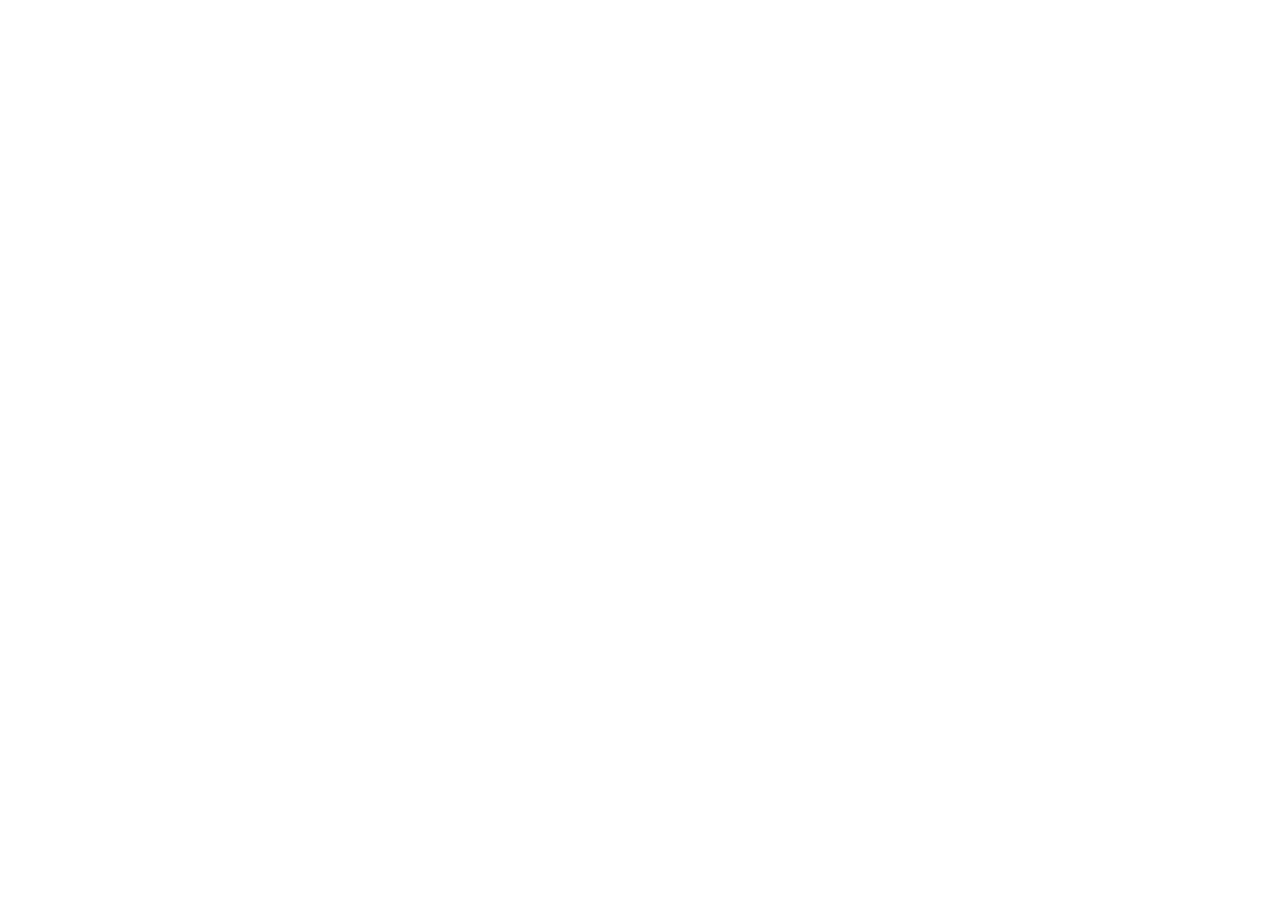
==== notebooks.html @ 1247859b "bootstrap added" ====
<!DOCTYPE html>
<html lang="en">
<head>
    <meta charset="UTF-8">
    <meta name="viewport" content="width=device-width, initial-scale=1.0">
    <title>Q4-SW1</title>
<style>
        body { font-family: Arial; text-align: center; }
        input { width: 200px; margin: 10px; }
        button { margin: 5px; }
        
    </style>
    <link rel="stylesheet" type = "text/css" href="styles.css">
    <link href="https://cdn.jsdelivr.net/npm/bootstrap@5.3.3/dist/css/bootstrap.min.css" rel="stylesheet" />

    <!-- BOOTSTRAP-CSS -->
    <link href="https://cdn.jsdelivr.net/npm/bootstrap@5.3.8/dist/css/bootstrap.min.css" rel="stylesheet" integrity="sha384-sRIl4kxILFvY47J16cr9ZwB07vP4J8+LH7qKQnuqkuIAvNWLzeN8tE5YBujZqJLB" crossorigin="anonymous">
    
    <!-- BOOTSTRAP-JS -->
    <script src="https://cdn.jsdelivr.net/npm/bootstrap@5.3.8/dist/js/bootstrap.bundle.min.js" integrity="sha384-FKyoEForCGlyvwx9Hj09JcYn3nv7wiPVlz7YYwJrWVcXK/BmnVDxM+D2scQbITxI" crossorigin="anonymous"></script>
</head>
<body>
<div>
    <nav>

    </nav>

    <div class="nav">

    </div>
    
    <div class="vns">
    
    </div>

    <div class="vn-indiv">
        
    </div>

</div>
---- styles.css ----
body {
    background-image: url('Wod.png');
    background-size: cover;
    background-repeat: no-repeat;
    background-attachment: fixed;
}

.container {
    max-width: 400px;
    margin: 50px auto;
    padding: 30px;
    background-color: rgba(255, 255, 255, 0.9);
    border-radius: 10px;
    box-shadow: 0 4px 8px rgba(0, 0, 0, 0.2);
    border: 2px solid #ffc107;
}
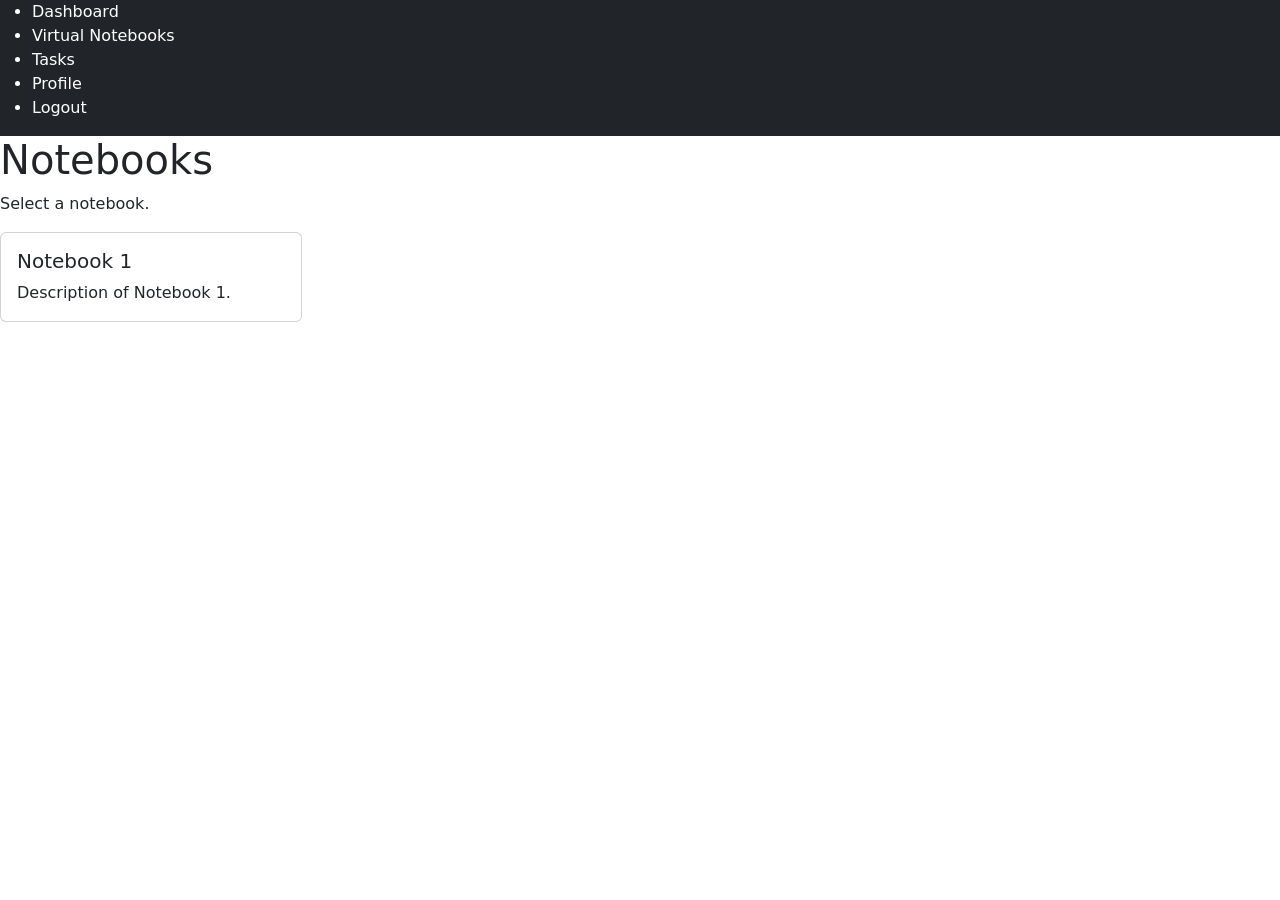
==== commit d92df281: "notebooks and styles change" ====
--- a/notebooks.html
+++ b/notebooks.html
@@ -1,6 +1,7 @@
-<!DOCTYPE html>
+﻿<!DOCTYPE html>
 <html lang="en">
-<head>
+<hea
+ 
     <meta charset="UTF-8">
     <meta name="viewport" content="width=device-width, initial-scale=1.0">
     <title>Q4-SW1</title>
@@ -20,21 +21,54 @@
     <script src="https://cdn.jsdelivr.net/npm/bootstrap@5.3.8/dist/js/bootstrap.bundle.min.js" integrity="sha384-FKyoEForCGlyvwx9Hj09JcYn3nv7wiPVlz7YYwJrWVcXK/BmnVDxM+D2scQbITxI" crossorigin="anonymous"></script>
 </head>
 <body>
+<!-- // 1ST COLUMN -->
 <div>
-    <nav>
+    <!-- //NAVIGATION -->
+<div class="nav bg-dark text-white">
+    
+    <!-- //LOGO -->
+    <img src="">
+    <!-- //menu-complete the list -->
+    <ul>
+        <li>Dashboard</li><a href="#"></a>
+        <li>Virtual Notebooks</li><a href="#"></a>
+        <li>Tasks</li><a href="#"></a>
+        <li>Profile</li><a href="#"></a>
+        <li>Logout</li><a href="#"></a>
+    </ul>
+</div>
+<!-- // 2ND COLUMN -->
+<div class="vns">
+    <h1>Notebooks</h1>
+    <p>Select a notebook.</p>
+</div>
 
-    </nav>
-
-    <div class="nav">
-
+    <div class="row gap-3">
+        <div class="col-3">
+            <div class="card">
+                <div class="card-body">
+                    <h5 class="card-title">Notebook 1</h5>
+                    <p class="card-text">Description of Notebook 1.</p>
+                </div>
+            </div>
+        </div>
     </div>
     
-    <div class="vns">
-    
-    </div>
 
-    <div class="vn-indiv">
-        
-    </div>
 
-</div>+
+
+
+
+
+<script src="main.js"></script>
+
+</body>
+</html>
+
+
+
+<script src="main.js"></script>
+
+</body>
+</html>
--- a/styles.css
+++ b/styles.css
@@ -3,14 +3,12 @@
     background-size: cover;
     background-repeat: no-repeat;
     background-attachment: fixed;
+    min-height: 100vh;
 }
 
-.container {
-    max-width: 400px;
-    margin: 50px auto;
-    padding: 30px;
-    background-color: rgba(255, 255, 255, 0.9);
-    border-radius: 10px;
-    box-shadow: 0 4px 8px rgba(0, 0, 0, 0.2);
-    border: 2px solid #ffc107;
+nav {
+    display: flex;
+    flex-direction: column;
 }
+
+
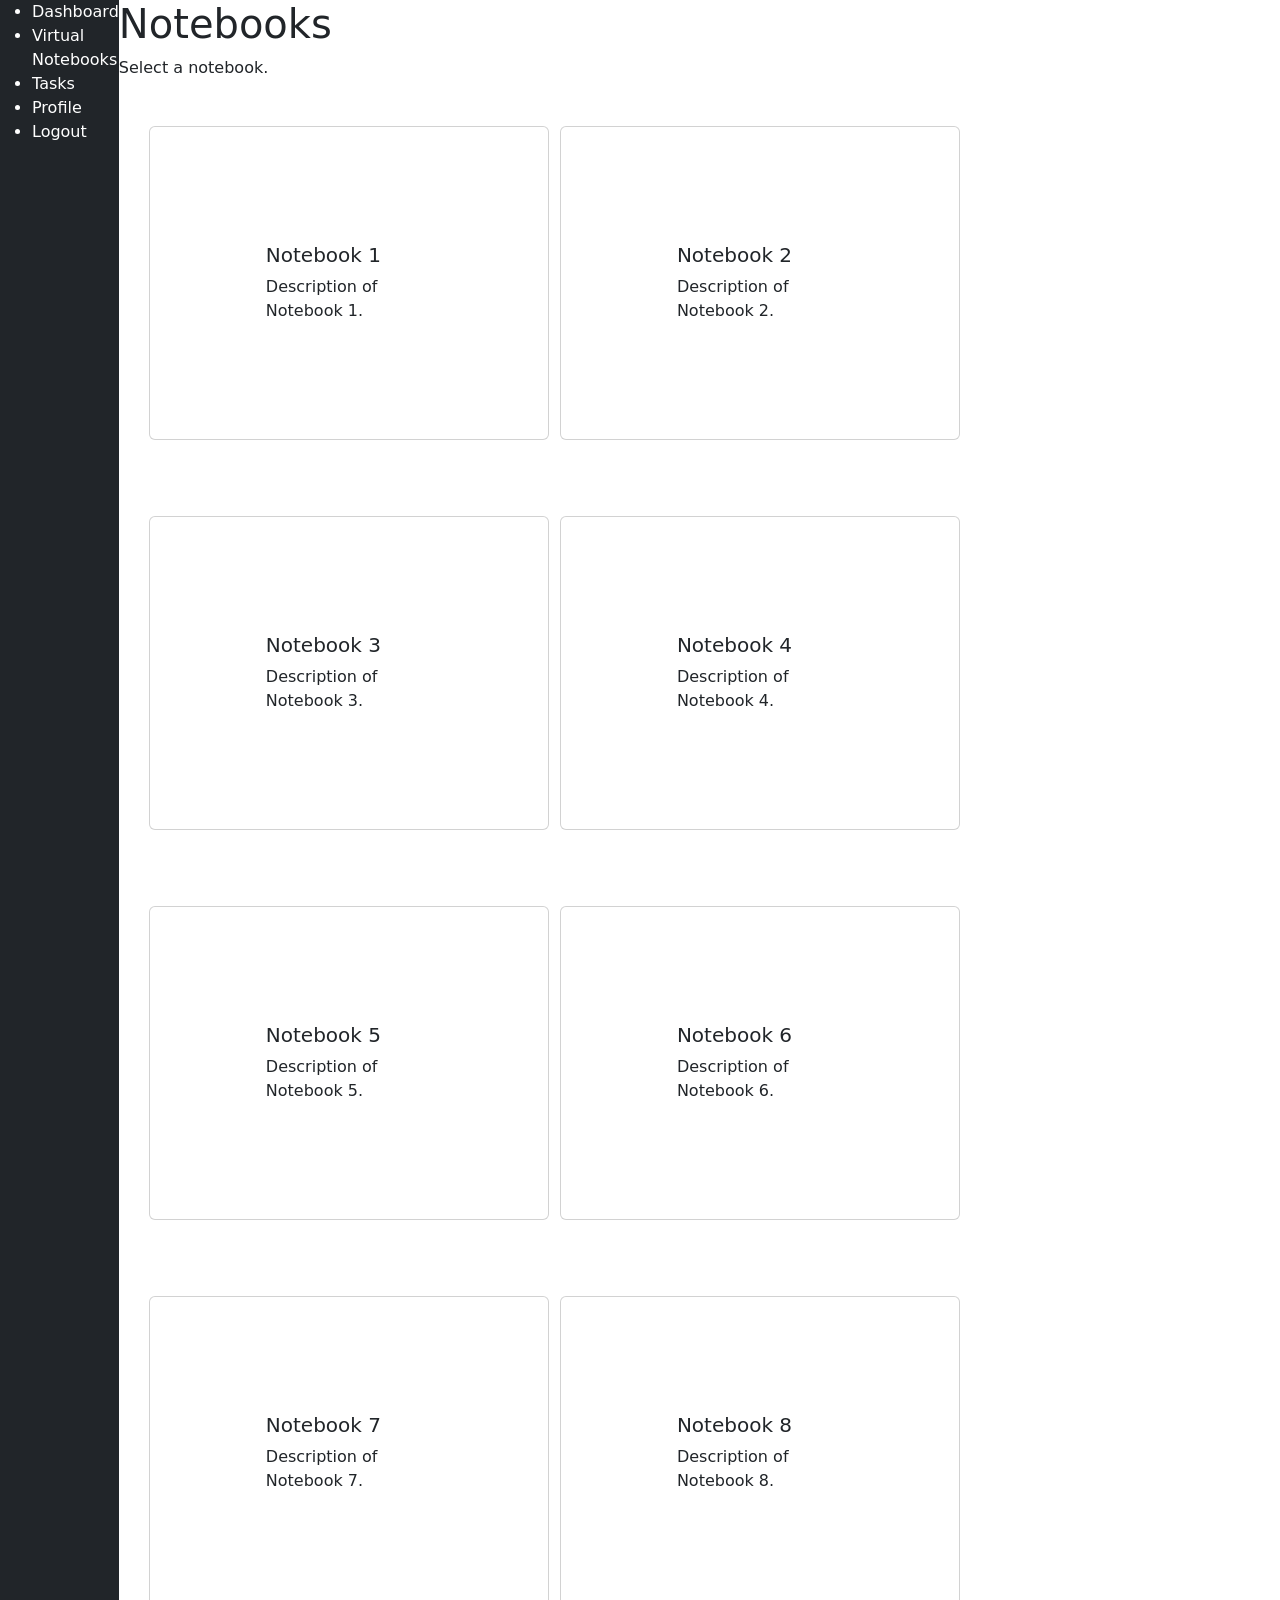
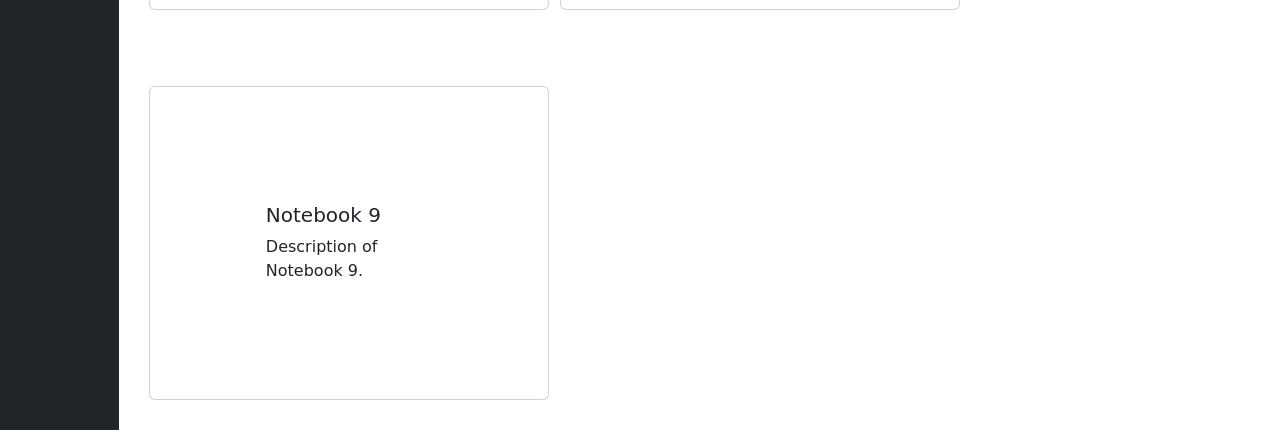
==== commit dfa2aed0: "progress" ====
--- a/notebooks.html
+++ b/notebooks.html
@@ -22,29 +22,30 @@
 </head>
 <body>
 <!-- // 1ST COLUMN -->
-<div>
-    <!-- //NAVIGATION -->
-<div class="nav bg-dark text-white">
-    
-    <!-- //LOGO -->
-    <img src="">
-    <!-- //menu-complete the list -->
-    <ul>
-        <li>Dashboard</li><a href="#"></a>
-        <li>Virtual Notebooks</li><a href="#"></a>
-        <li>Tasks</li><a href="#"></a>
-        <li>Profile</li><a href="#"></a>
-        <li>Logout</li><a href="#"></a>
-    </ul>
-</div>
-<!-- // 2ND COLUMN -->
-<div class="vns">
-    <h1>Notebooks</h1>
-    <p>Select a notebook.</p>
-</div>
+<div class="d-flex align-items-stretch">
+        <!-- //NAVIGATION -->
+    <div class="nav bg-dark text-white">
+        
+        <!-- //LOGO -->
+        <img src="">
+        <!-- //menu-complete the list -->
+        <ul>
+            <li>Dashboard</li><a href="#"></a>
+            <li>Virtual Notebooks</li><a href="#"></a>
+            <li>Tasks</li><a href="#"></a>
+            <li>Profile</li><a href="#"></a>
+            <li>Logout</li><a href="#"></a>
+        </ul>
+    </div>
+
+    <!-- // 2ND COLUMN -->
+    <div class="vns">
+        <h1>Notebooks</h1>
+        <p>Select a notebook.</p>
 
     <div class="row gap-3">
-        <div class="col-3">
+        <div class="col-4">
+            <!-- Subject 1 -->
             <div class="card">
                 <div class="card-body">
                     <h5 class="card-title">Notebook 1</h5>
@@ -52,14 +53,90 @@
                 </div>
             </div>
         </div>
+
+        <div class="col-4">
+            <!-- Subject 2 -->
+            <div class="card">
+                <div class="card-body">
+                    <h5 class="card-title">Notebook 2</h5>
+                    <p class="card-text">Description of Notebook 2.</p>
+                </div>
+            </div>
+        </div>
+
+        <div class="col-4">
+            <!-- Subject 3 -->
+            <div class="card">
+                <div class="card-body">
+                    <h5 class="card-title">Notebook 3</h5>
+                    <p class="card-text">Description of Notebook 3.</p>
+                </div>
+            </div>
+        </div>
+        
+        <div class="col-4">
+            <!-- Subject 4 -->
+            <div class="card">
+                <div class="card-body">
+                    <h5 class="card-title">Notebook 4</h5>
+                    <p class="card-text">Description of Notebook 4.</p>
+                </div>
+            </div>
+        </div>
+
+        <div class="col-4">
+            <!-- Subject 5 -->
+            <div class="card">
+                <div class="card-body">
+                    <h5 class="card-title">Notebook 5</h5>
+                    <p class="card-text">Description of Notebook 5.</p>
+                </div>
+            </div>
+        </div>
+
+        <div class="col-4">
+            <!-- Subject 6 -->
+            <div class="card">
+                <div class="card-body">
+                    <h5 class="card-title">Notebook 6</h5>
+                    <p class="card-text">Description of Notebook 6.</p>
+                </div>
+            </div>
+        </div>
+
+        <div class="col-4">
+            <!-- Subject 7 -->
+            <div class="card">
+                <div class="card-body">
+                    <h5 class="card-title">Notebook 7</h5>
+                    <p class="card-text">Description of Notebook 7.</p>
+                </div>
+            </div>
+        </div>
+
+        <div class="col-4">
+            <!-- Subject 8 -->
+            <div class="card">
+                <div class="card-body">
+                    <h5 class="card-title">Notebook 8</h5>
+                    <p class="card-text">Description of Notebook 8.</p>
+                </div>
+            </div>
+        </div>
+
+        <div class="col-4">
+            <!-- Subject 9 -->
+            <div class="card">
+                <div class="card-body">
+                    <h5 class="card-title">Notebook 9</h5>
+                    <p class="card-text">Description of Notebook 9.</p>
+                </div>
+            </div>
+        </div>
     </div>
-    
+    </div>
 
-
-
-
-
-
+</div> 
 
 <script src="main.js"></script>
 
--- a/styles.css
+++ b/styles.css
@@ -6,9 +6,16 @@
     min-height: 100vh;
 }
 
-nav {
-    display: flex;
+.card {
+    background-color: rgba(255, 255, 255, 0.8);
+    border-radius: 10px;
+    padding: 100px;
+    margin: 30px;
+    width: 400px;
+}
+.nav {
     flex-direction: column;
+    width: 200px;
 }
 
 
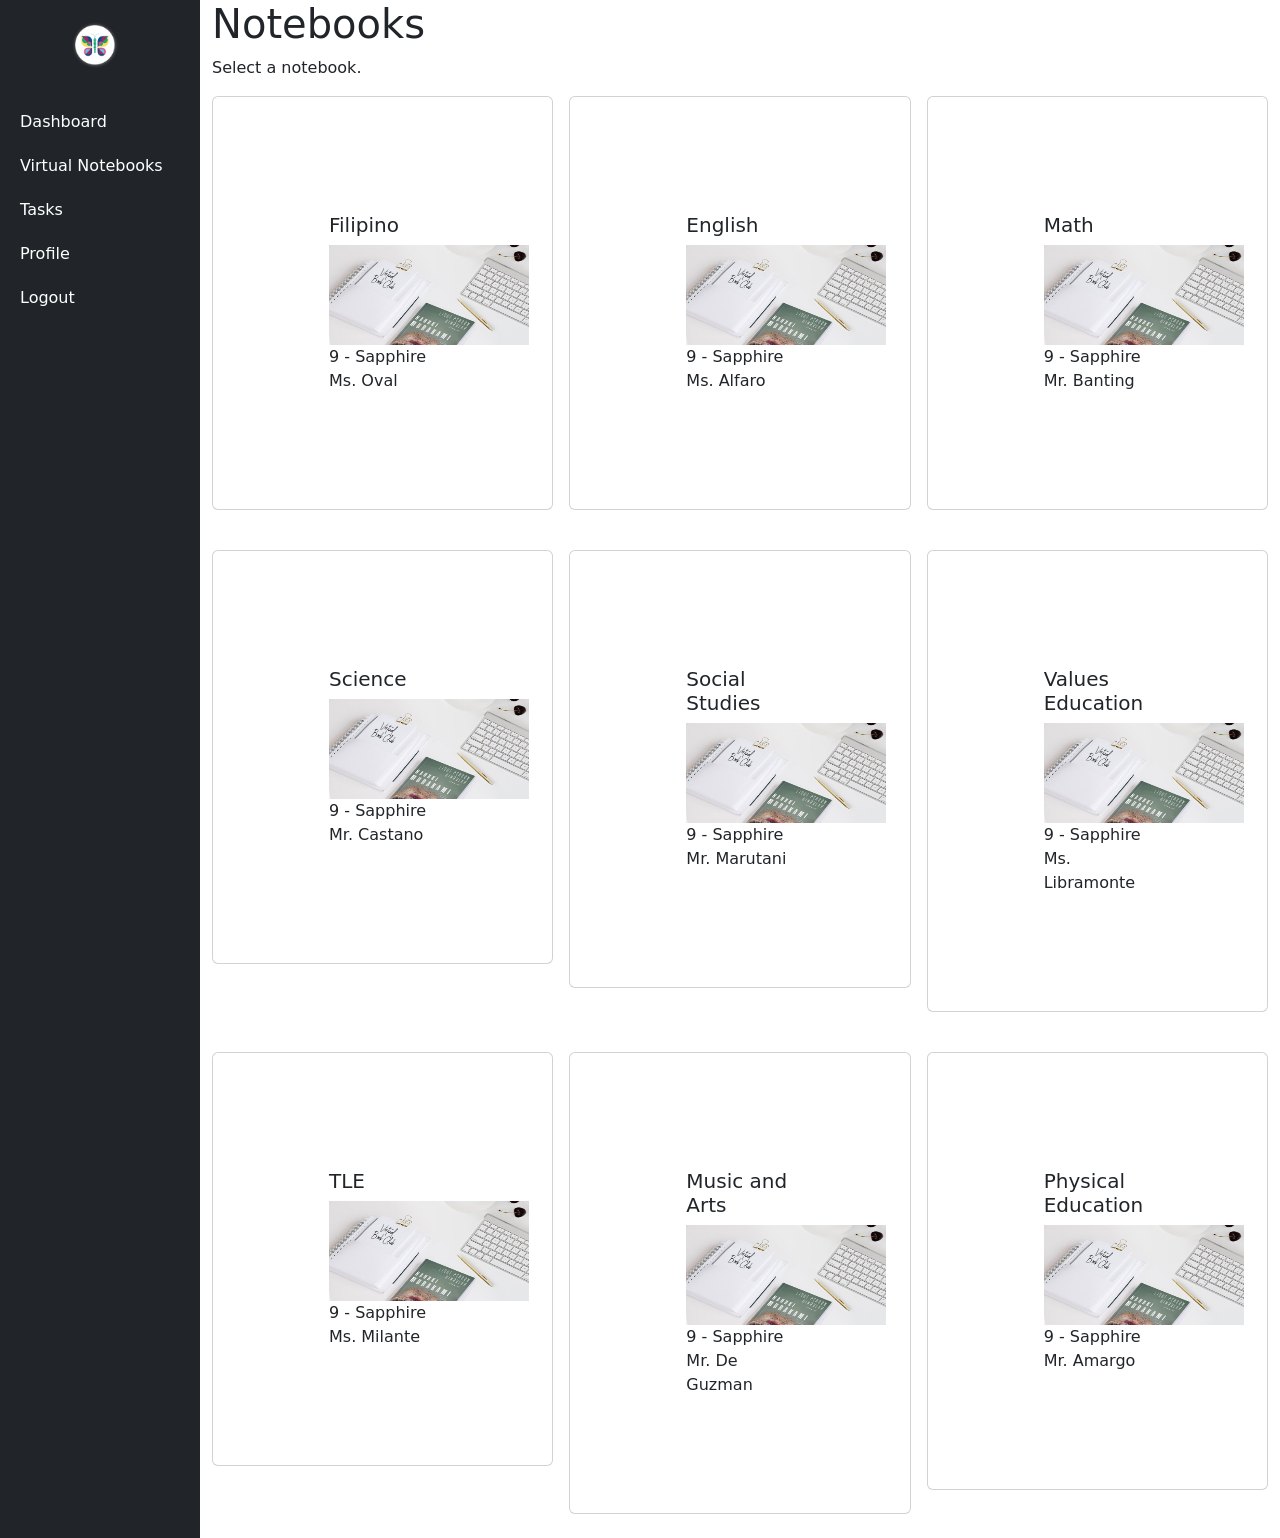
==== commit 46b36fee: "many things added, but complete work" ====
--- a/notebooks.html
+++ b/notebooks.html
@@ -1,151 +1,166 @@
 ﻿<!DOCTYPE html>
 <html lang="en">
-<hea
- 
+<head>
     <meta charset="UTF-8">
     <meta name="viewport" content="width=device-width, initial-scale=1.0">
     <title>Q4-SW1</title>
-<style>
+    <style>
         body { font-family: Arial; text-align: center; }
         input { width: 200px; margin: 10px; }
         button { margin: 5px; }
-        
     </style>
-    <link rel="stylesheet" type = "text/css" href="styles.css">
+    <link rel="stylesheet" type="text/css" href="styles.css">
     <link href="https://cdn.jsdelivr.net/npm/bootstrap@5.3.3/dist/css/bootstrap.min.css" rel="stylesheet" />
-
     <!-- BOOTSTRAP-CSS -->
     <link href="https://cdn.jsdelivr.net/npm/bootstrap@5.3.8/dist/css/bootstrap.min.css" rel="stylesheet" integrity="sha384-sRIl4kxILFvY47J16cr9ZwB07vP4J8+LH7qKQnuqkuIAvNWLzeN8tE5YBujZqJLB" crossorigin="anonymous">
-    
     <!-- BOOTSTRAP-JS -->
     <script src="https://cdn.jsdelivr.net/npm/bootstrap@5.3.8/dist/js/bootstrap.bundle.min.js" integrity="sha384-FKyoEForCGlyvwx9Hj09JcYn3nv7wiPVlz7YYwJrWVcXK/BmnVDxM+D2scQbITxI" crossorigin="anonymous"></script>
 </head>
 <body>
-<!-- // 1ST COLUMN -->
-<div class="d-flex align-items-stretch">
+    <!-- // 1ST COLUMN -->
+    <div class="d-flex align-items-stretch">
         <!-- //NAVIGATION -->
-    <div class="nav bg-dark text-white">
-        
-        <!-- //LOGO -->
-        <img src="">
-        <!-- //menu-complete the list -->
-        <ul>
-            <li>Dashboard</li><a href="#"></a>
-            <li>Virtual Notebooks</li><a href="#"></a>
-            <li>Tasks</li><a href="#"></a>
-            <li>Profile</li><a href="#"></a>
-            <li>Logout</li><a href="#"></a>
-        </ul>
-    </div>
-
-    <!-- // 2ND COLUMN -->
-    <div class="vns">
-        <h1>Notebooks</h1>
-        <p>Select a notebook.</p>
-
-    <div class="row gap-3">
-        <div class="col-4">
-            <!-- Subject 1 -->
-            <div class="card">
-                <div class="card-body">
-                    <h5 class="card-title">Notebook 1</h5>
-                    <p class="card-text">Description of Notebook 1.</p>
-                </div>
-            </div>
+        <div class="nav bg-dark text-white">
+            <!-- //LOGO -->
+            <img src="OBMC LOGO 2024-Circle - Copy.png" height="50px" width="50px" class="rounded-pill" alt="Logo">
+            <!-- //menu-complete the list -->
+            <ul>
+                <li>Dashboard</li><a href="#"></a>
+                <li>Virtual Notebooks</li><a href="#"></a>
+                <li>Tasks</li><a href="#"></a>
+                <li>Profile</li><a href="#"></a>
+                <li>Logout</li><a href="#"></a>
+            </ul>
         </div>
 
-        <div class="col-4">
-            <!-- Subject 2 -->
-            <div class="card">
-                <div class="card-body">
-                    <h5 class="card-title">Notebook 2</h5>
-                    <p class="card-text">Description of Notebook 2.</p>
-                </div>
-            </div>
-        </div>
+        <!-- // 2ND COLUMN -->
+        <div class="vns flex-grow-1">
+            <div class="container-fluid">
+                <h1>Notebooks</h1>
+                <p>Select a notebook.</p>
 
-        <div class="col-4">
-            <!-- Subject 3 -->
-            <div class="card">
-                <div class="card-body">
-                    <h5 class="card-title">Notebook 3</h5>
-                    <p class="card-text">Description of Notebook 3.</p>
-                </div>
-            </div>
-        </div>
-        
-        <div class="col-4">
-            <!-- Subject 4 -->
-            <div class="card">
-                <div class="card-body">
-                    <h5 class="card-title">Notebook 4</h5>
-                    <p class="card-text">Description of Notebook 4.</p>
-                </div>
-            </div>
-        </div>
+                <div class="row g-3">
+                    <div class="col-12 col-md-6 col-lg-4">
+                        <!-- Subject 1 -->
+                        <div class="card">
+                            <div class="card-body">
+                                <h5 class="card-title">Filipino</h5>
+                                <img src = "Virtual-book-club.jpg" height="100px" width="200px" alt="Logo">
+                                <br>
+                                9 - Sapphire
+                                <p class="card-text">Ms. Oval</p>
+                            </div>
+                        </div>
+                    </div>
 
-        <div class="col-4">
-            <!-- Subject 5 -->
-            <div class="card">
-                <div class="card-body">
-                    <h5 class="card-title">Notebook 5</h5>
-                    <p class="card-text">Description of Notebook 5.</p>
-                </div>
-            </div>
-        </div>
+                    <div class="col-12 col-md-6 col-lg-4">
+                        <!-- Subject 2 -->
+                        <div class="card">
+                            <div class="card-body">
+                                <h5 class="card-title">English</h5>
+                                <img src = "Virtual-book-club.jpg" height="100px" width="200px" alt="Logo">
+                                <br>
+                                9 - Sapphire
+                                <p class="card-text">Ms. Alfaro</p>
+                            </div>
+                        </div>
+                    </div>
 
-        <div class="col-4">
-            <!-- Subject 6 -->
-            <div class="card">
-                <div class="card-body">
-                    <h5 class="card-title">Notebook 6</h5>
-                    <p class="card-text">Description of Notebook 6.</p>
-                </div>
-            </div>
-        </div>
+                    <div class="col-12 col-md-6 col-lg-4">
+                        <!-- Subject 3 -->
+                        <div class="card">
+                            <div class="card-body">
+                                <h5 class="card-title">Math</h5>
+                                <img src = "Virtual-book-club.jpg" height="100px" width="200px" alt="Logo">
+                                <br>
+                                9 - Sapphire
+                                <p class="card-text">Mr. Banting</p>
+                            </div>
+                        </div>
+                    </div>
 
-        <div class="col-4">
-            <!-- Subject 7 -->
-            <div class="card">
-                <div class="card-body">
-                    <h5 class="card-title">Notebook 7</h5>
-                    <p class="card-text">Description of Notebook 7.</p>
-                </div>
-            </div>
-        </div>
+                    <div class="col-12 col-md-6 col-lg-4">
+                        <!-- Subject 4 -->
+                        <div class="card">
+                            <div class="card-body">
+                                <h5 class="card-title">Science</h5>
+                                <img src = "Virtual-book-club.jpg" height="100px" width="200px" alt="Logo">
+                                <br>
+                                9 - Sapphire
+                                <p class="card-text">Mr. Castano</p>
+                            </div>
+                        </div>
+                    </div>
 
-        <div class="col-4">
-            <!-- Subject 8 -->
-            <div class="card">
-                <div class="card-body">
-                    <h5 class="card-title">Notebook 8</h5>
-                    <p class="card-text">Description of Notebook 8.</p>
-                </div>
-            </div>
-        </div>
+                    <div class="col-12 col-md-6 col-lg-4">
+                        <!-- Subject 5 -->
+                        <div class="card">
+                            <div class="card-body">
+                                <h5 class="card-title">Social Studies</h5>
+                                <img src = "Virtual-book-club.jpg" height="100px" width="200px" alt="Logo">
+                                <br>
+                                9 - Sapphire
+                                <p class="card-text">Mr. Marutani</p>
+                            </div>
+                        </div>
+                    </div>
 
-        <div class="col-4">
-            <!-- Subject 9 -->
-            <div class="card">
-                <div class="card-body">
-                    <h5 class="card-title">Notebook 9</h5>
-                    <p class="card-text">Description of Notebook 9.</p>
+                    <div class="col-12 col-md-6 col-lg-4">
+                        <!-- Subject 6 -->
+                        <div class="card">
+                            <div class="card-body">
+                                <h5 class="card-title">Values Education</h5>
+                                <img src = "Virtual-book-club.jpg" height="100px" width="200px" alt="Logo">
+                                <br>
+                                9 - Sapphire
+                                <p class="card-text">Ms. Libramonte</p>
+                            </div>
+                        </div>
+                    </div>
+
+                    <div class="col-12 col-md-6 col-lg-4">
+                        <!-- Subject 7 -->
+                        <div class="card">
+                            <div class="card-body">
+                                <h5 class="card-title">TLE</h5>
+                                <img src = "Virtual-book-club.jpg" height="100px" width="200px" alt="Logo">
+                                <br>
+                                9 - Sapphire
+                                <p class="card-text">Ms. Milante</p>
+                            </div>
+                        </div>
+                    </div>
+
+                    <div class="col-12 col-md-6 col-lg-4">
+                        <!-- Subject 8 -->
+                        <div class="card">
+                            <div class="card-body">
+                                <h5 class="card-title">Music and Arts</h5>
+                                <img src = "Virtual-book-club.jpg" height="100px" width="200px" alt="Logo">
+                                <br>
+                                9 - Sapphire
+                                <p class="card-text">Mr. De Guzman</p>
+                            </div>
+                        </div>
+                    </div>
+
+                    <div class="col-12 col-md-6 col-lg-4">
+                        <!-- Subject 9 -->
+                        <div class="card">
+                            <div class="card-body">
+                                <h5 class="card-title">Physical Education</h5>
+                                <img src = "Virtual-book-club.jpg" height="100px" width="200px" alt="Logo">
+                                <br>
+                                9 - Sapphire
+                                <p class="card-text">Mr. Amargo</p>
+                            </div>
+                        </div>
+                    </div>
                 </div>
             </div>
         </div>
     </div>
-    </div>
 
-</div> 
-
-<script src="main.js"></script>
-
+    <script src="main.js"></script>
 </body>
 </html>
-
-
-
-<script src="main.js"></script>
-
-</body>
-</html>
--- a/styles.css
+++ b/styles.css
@@ -9,13 +9,41 @@
 .card {
     background-color: rgba(255, 255, 255, 0.8);
     border-radius: 10px;
+    box-sizing: border-box;
     padding: 100px;
-    margin: 30px;
-    width: 400px;
+    margin-bottom: 24px;
+    width: 100%;
+    max-width: 100%;
 }
+
 .nav {
+    display: flex;
     flex-direction: column;
+    align-items: center;
     width: 200px;
+    padding: 20px 10px;
+    min-height: 100vh;
+}
+
+.nav ul {
+    list-style: none;
+    padding: 0;
+    margin: 20px 0 0;
+    width: 100%;
+}
+
+.nav li {
+    margin: 20px;
+    color: white;
+}
+
+.vns {
+    flex: 1;
+    min-width: 0;
+}
+
+.card {
+    max-width: none;
 }
 
 
